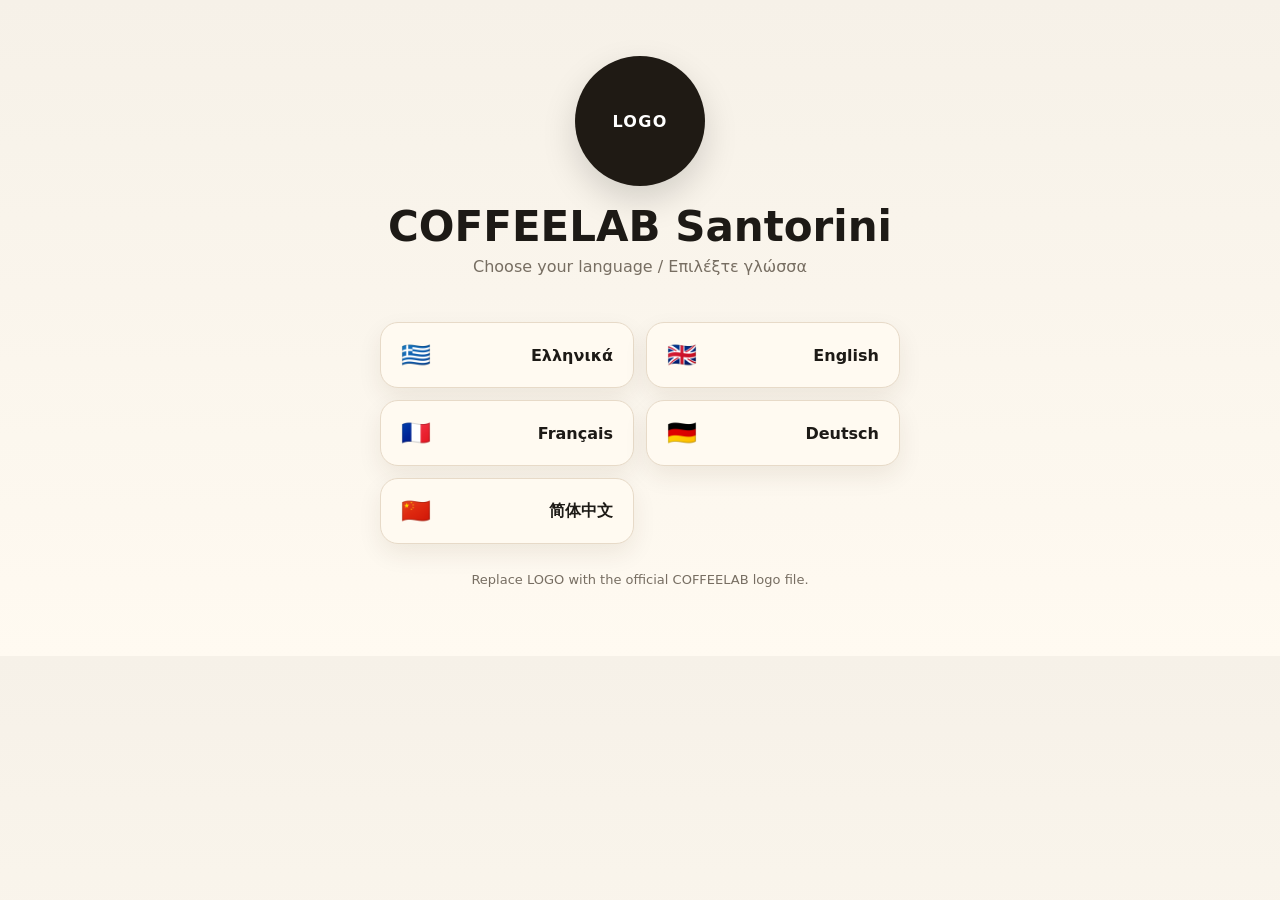
==== index.html @ 4c946c67 "Add files via upload" ====
<!doctype html>
<html lang="en"><head><meta charset="utf-8"><meta name="viewport" content="width=device-width,initial-scale=1">
<title>COFFEELAB Santorini Menu</title><link rel="stylesheet" href="style.css"></head>
<body><main class="container"><section class="hero"><div class="logo">LOGO</div>
<h1>COFFEELAB Santorini</h1><p class="subtitle">Choose your language / Επιλέξτε γλώσσα</p></section>
<div class="lang-grid">
<a class="lang" href="el.html"><span>🇬🇷</span><span>Ελληνικά</span></a><a class="lang" href="en.html"><span>🇬🇧</span><span>English</span></a><a class="lang" href="fr.html"><span>🇫🇷</span><span>Français</span></a><a class="lang" href="de.html"><span>🇩🇪</span><span>Deutsch</span></a><a class="lang" href="zh.html"><span>🇨🇳</span><span>简体中文</span></a>
</div><p class="note">Replace LOGO with the official COFFEELAB logo file.</p></main></body></html>
---- style.css ----
:root{--bg:#f6f1e8;--card:#fffaf1;--ink:#1d1a16;--muted:#776e62;--accent:#7b4a22;--line:#e7dac8}
*{box-sizing:border-box} body{margin:0;font-family:Inter,system-ui,-apple-system,Segoe UI,Arial,sans-serif;background:linear-gradient(180deg,#f6f1e8,#fffaf1);color:var(--ink)}
.container{max-width:900px;margin:0 auto;padding:28px 16px 56px}
.hero{text-align:center;padding:28px 0 18px}.logo{width:112px;height:112px;border-radius:50%;margin:0 auto 16px;background:#1f1a14;color:#fff;display:flex;align-items:center;justify-content:center;font-weight:800;letter-spacing:.08em;box-shadow:0 14px 34px rgba(0,0,0,.15)}
h1{font-size:32px;margin:0 0 6px}.subtitle{color:var(--muted);font-size:16px;margin:0}
.lang-grid{display:grid;grid-template-columns:1fr;gap:12px;margin:28px auto;max-width:520px}
.lang{display:flex;align-items:center;justify-content:space-between;text-decoration:none;background:var(--card);color:var(--ink);border:1px solid var(--line);padding:18px 20px;border-radius:18px;font-weight:700;box-shadow:0 10px 24px rgba(60,38,18,.08)}
.lang span:first-child{font-size:24px}.topbar{position:sticky;top:0;background:rgba(246,241,232,.92);backdrop-filter:blur(10px);border-bottom:1px solid var(--line);z-index:2}
.topbar-inner{max-width:900px;margin:0 auto;padding:12px 16px;display:flex;align-items:center;justify-content:space-between;gap:12px}
.brand{font-weight:800}.switch a{color:var(--accent);text-decoration:none;margin-left:10px;font-weight:700}
.section{margin:18px 0;background:var(--card);border:1px solid var(--line);border-radius:22px;overflow:hidden;box-shadow:0 12px 28px rgba(60,38,18,.07)}
.section h2{font-size:20px;margin:0;padding:16px 18px;background:#fff3df;border-bottom:1px solid var(--line)}
.item{display:flex;justify-content:space-between;gap:16px;padding:13px 18px;border-bottom:1px solid #f0e5d5}.item:last-child{border-bottom:0}
.name{font-weight:600}.price{white-space:nowrap;font-weight:800;color:var(--accent)}
.note{text-align:center;color:var(--muted);font-size:13px;margin-top:26px}
@media(min-width:680px){.lang-grid{grid-template-columns:1fr 1fr}h1{font-size:42px}.logo{width:130px;height:130px}}
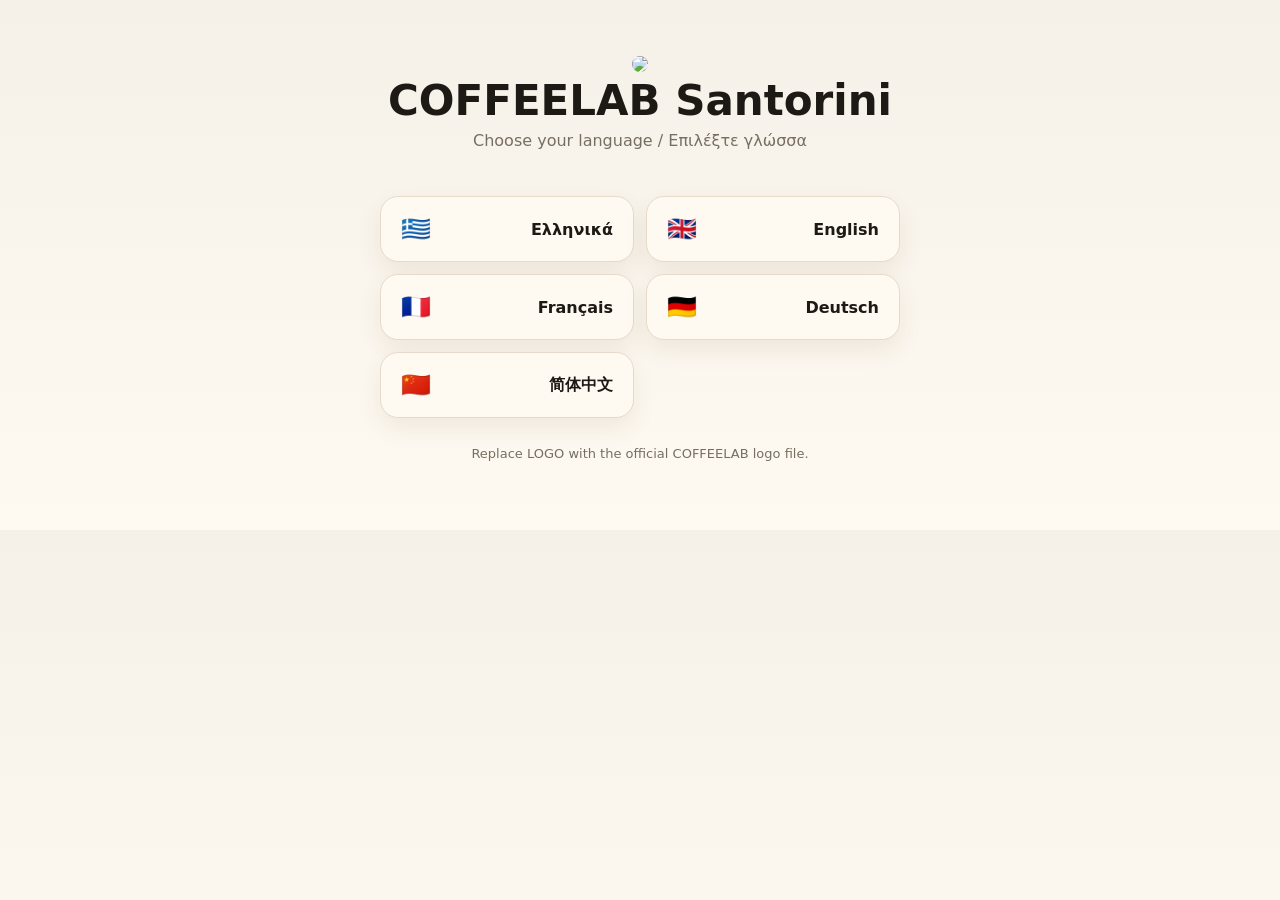
==== commit 4b96374e: "Update index.html" ====
--- a/index.html
+++ b/index.html
@@ -1,8 +1,8 @@
 <!doctype html>
 <html lang="en"><head><meta charset="utf-8"><meta name="viewport" content="width=device-width,initial-scale=1">
 <title>COFFEELAB Santorini Menu</title><link rel="stylesheet" href="style.css"></head>
-<body><main class="container"><section class="hero"><div class="logo">LOGO</div>
+<body><main class="container"><section class="hero"><img src="logo.jpg" style="width:150px; border-radius:20px;">
 <h1>COFFEELAB Santorini</h1><p class="subtitle">Choose your language / Επιλέξτε γλώσσα</p></section>
 <div class="lang-grid">
 <a class="lang" href="el.html"><span>🇬🇷</span><span>Ελληνικά</span></a><a class="lang" href="en.html"><span>🇬🇧</span><span>English</span></a><a class="lang" href="fr.html"><span>🇫🇷</span><span>Français</span></a><a class="lang" href="de.html"><span>🇩🇪</span><span>Deutsch</span></a><a class="lang" href="zh.html"><span>🇨🇳</span><span>简体中文</span></a>
-</div><p class="note">Replace LOGO with the official COFFEELAB logo file.</p></main></body></html>+</div><p class="note">Replace LOGO with the official COFFEELAB logo file.</p></main></body></html>
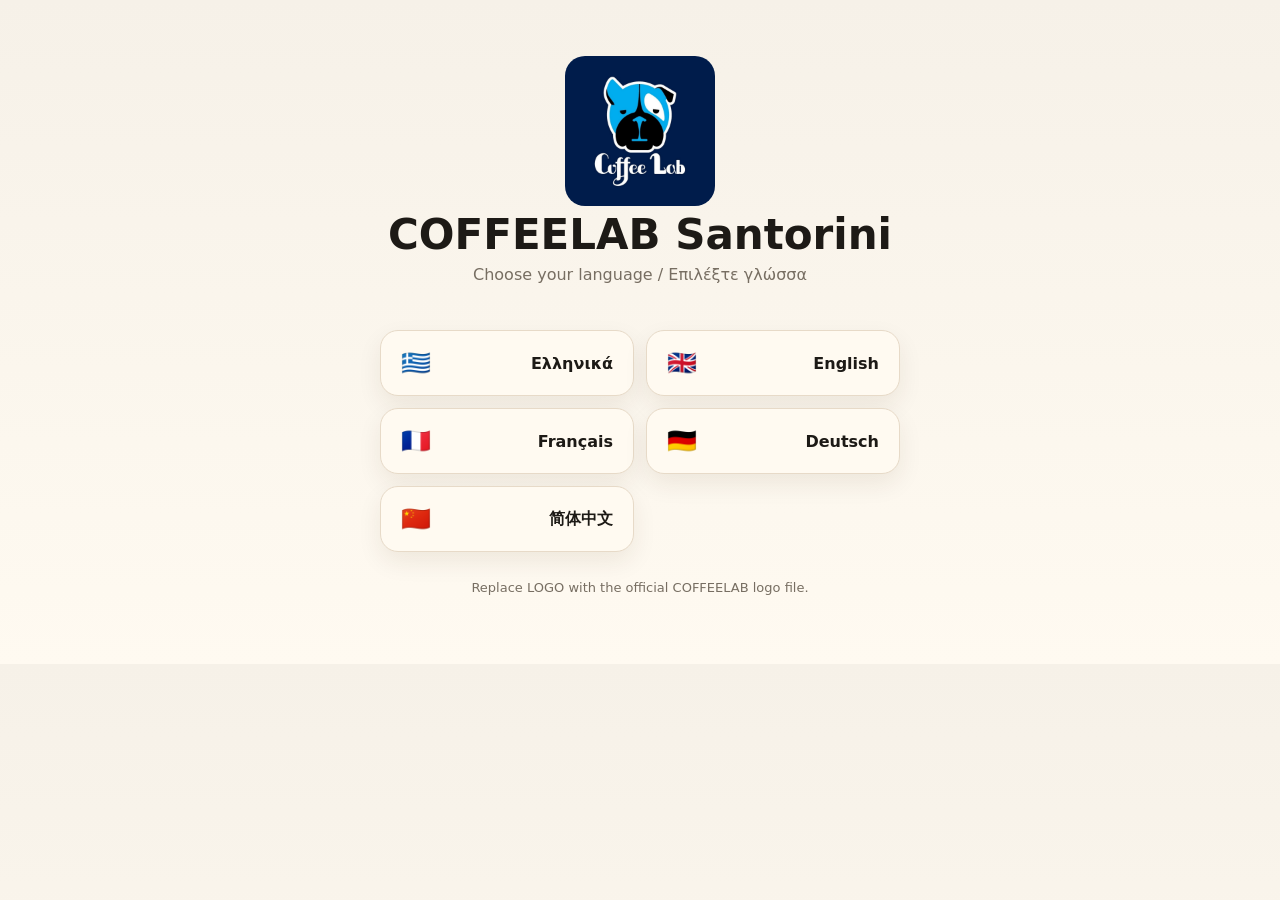
==== commit 0b478ce3: "Update index.html" ====
--- a/index.html
+++ b/index.html
@@ -1,7 +1,7 @@
 <!doctype html>
 <html lang="en"><head><meta charset="utf-8"><meta name="viewport" content="width=device-width,initial-scale=1">
 <title>COFFEELAB Santorini Menu</title><link rel="stylesheet" href="style.css"></head>
-<body><main class="container"><section class="hero"><img src="logo.jpg" style="width:150px; border-radius:20px;">
+<body><main class="container"><section class="hero"><img src="LOGO COFFE LAB.jpg" style="width:150px; border-radius:20px;">
 <h1>COFFEELAB Santorini</h1><p class="subtitle">Choose your language / Επιλέξτε γλώσσα</p></section>
 <div class="lang-grid">
 <a class="lang" href="el.html"><span>🇬🇷</span><span>Ελληνικά</span></a><a class="lang" href="en.html"><span>🇬🇧</span><span>English</span></a><a class="lang" href="fr.html"><span>🇫🇷</span><span>Français</span></a><a class="lang" href="de.html"><span>🇩🇪</span><span>Deutsch</span></a><a class="lang" href="zh.html"><span>🇨🇳</span><span>简体中文</span></a>
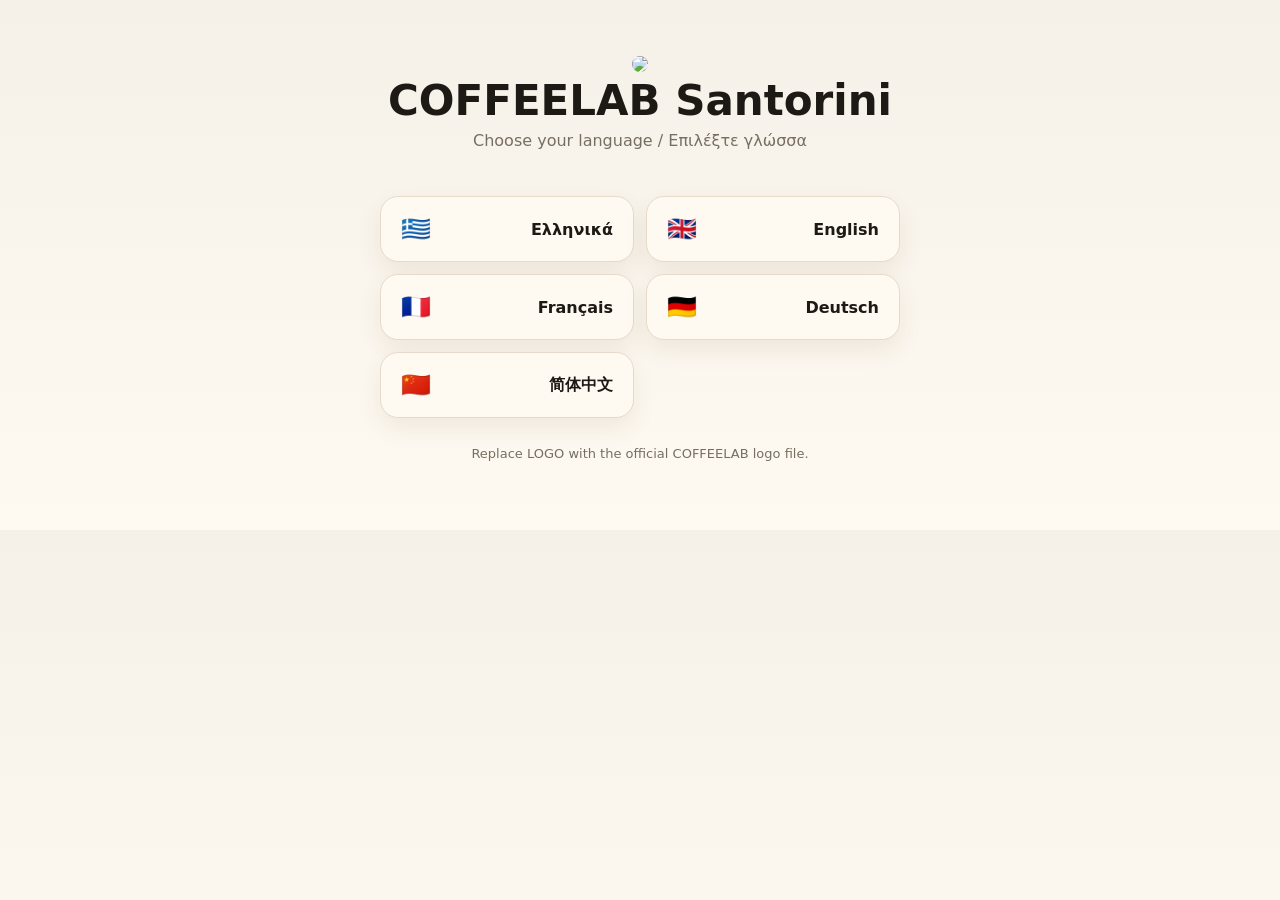
==== commit b0ea871b: "Update index.html" ====
--- a/index.html
+++ b/index.html
@@ -1,7 +1,7 @@
 <!doctype html>
 <html lang="en"><head><meta charset="utf-8"><meta name="viewport" content="width=device-width,initial-scale=1">
 <title>COFFEELAB Santorini Menu</title><link rel="stylesheet" href="style.css"></head>
-<body><main class="container"><section class="hero"><img src="LOGO COFFE LAB.jpg" style="width:150px; border-radius:20px;">
+<body><main class="container"><section class="hero"><img src="logo.jpg" style="width:150px; border-radius:20px;">
 <h1>COFFEELAB Santorini</h1><p class="subtitle">Choose your language / Επιλέξτε γλώσσα</p></section>
 <div class="lang-grid">
 <a class="lang" href="el.html"><span>🇬🇷</span><span>Ελληνικά</span></a><a class="lang" href="en.html"><span>🇬🇧</span><span>English</span></a><a class="lang" href="fr.html"><span>🇫🇷</span><span>Français</span></a><a class="lang" href="de.html"><span>🇩🇪</span><span>Deutsch</span></a><a class="lang" href="zh.html"><span>🇨🇳</span><span>简体中文</span></a>
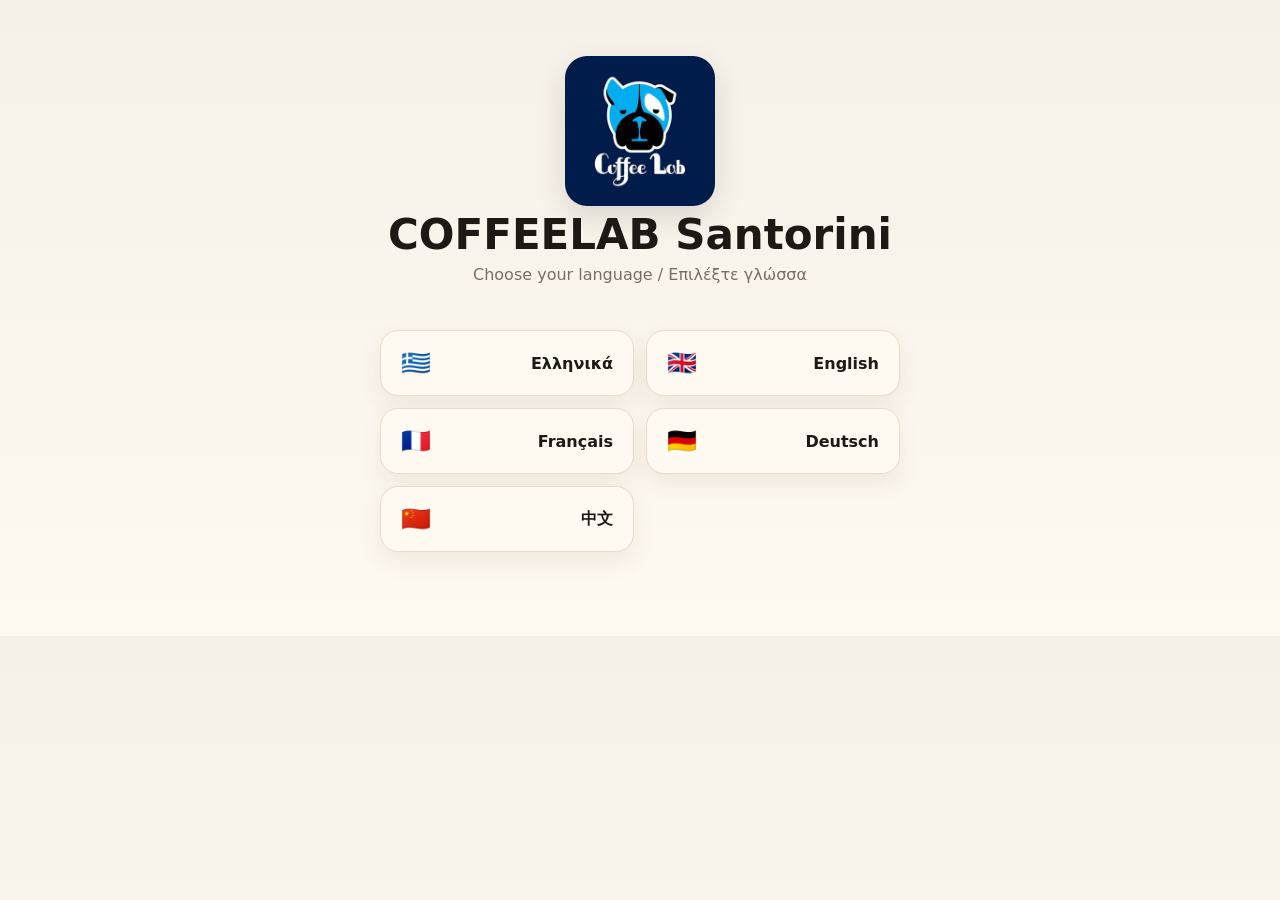
==== commit 18f26052: "Add files via upload" ====
--- a/index.html
+++ b/index.html
@@ -1,8 +1,35 @@
 <!doctype html>
-<html lang="en"><head><meta charset="utf-8"><meta name="viewport" content="width=device-width,initial-scale=1">
-<title>COFFEELAB Santorini Menu</title><link rel="stylesheet" href="style.css"></head>
-<body><main class="container"><section class="hero"><img src="logo.jpg" style="width:150px; border-radius:20px;">
-<h1>COFFEELAB Santorini</h1><p class="subtitle">Choose your language / Επιλέξτε γλώσσα</p></section>
-<div class="lang-grid">
-<a class="lang" href="el.html"><span>🇬🇷</span><span>Ελληνικά</span></a><a class="lang" href="en.html"><span>🇬🇧</span><span>English</span></a><a class="lang" href="fr.html"><span>🇫🇷</span><span>Français</span></a><a class="lang" href="de.html"><span>🇩🇪</span><span>Deutsch</span></a><a class="lang" href="zh.html"><span>🇨🇳</span><span>简体中文</span></a>
-</div><p class="note">Replace LOGO with the official COFFEELAB logo file.</p></main></body></html>
+<html lang="en">
+<head>
+<meta charset="utf-8">
+<meta name="viewport" content="width=device-width,initial-scale=1">
+<title>COFFEELAB Santorini Menu</title>
+<link rel="stylesheet" href="style.css">
+<style>
+.logo-img {
+  width:150px;
+  height:150px;
+  object-fit:cover;
+  border-radius:22px;
+  box-shadow:0 12px 30px rgba(0,0,0,.12);
+}
+</style>
+</head>
+<body>
+<main class="container">
+  <section class="hero">
+    <img class="logo-img" src="[data-uri]" alt="COFFEELAB logo">
+    <h1>COFFEELAB Santorini</h1>
+    <p class="subtitle">Choose your language / Επιλέξτε γλώσσα</p>
+  </section>
+
+  <div class="lang-grid">
+    <a class="lang" href="el.html"><span>🇬🇷</span><span>Ελληνικά</span></a>
+    <a class="lang" href="en.html"><span>🇬🇧</span><span>English</span></a>
+    <a class="lang" href="fr.html"><span>🇫🇷</span><span>Français</span></a>
+    <a class="lang" href="de.html"><span>🇩🇪</span><span>Deutsch</span></a>
+    <a class="lang" href="zh.html"><span>🇨🇳</span><span>中文</span></a>
+  </div>
+</main>
+</body>
+</html>
